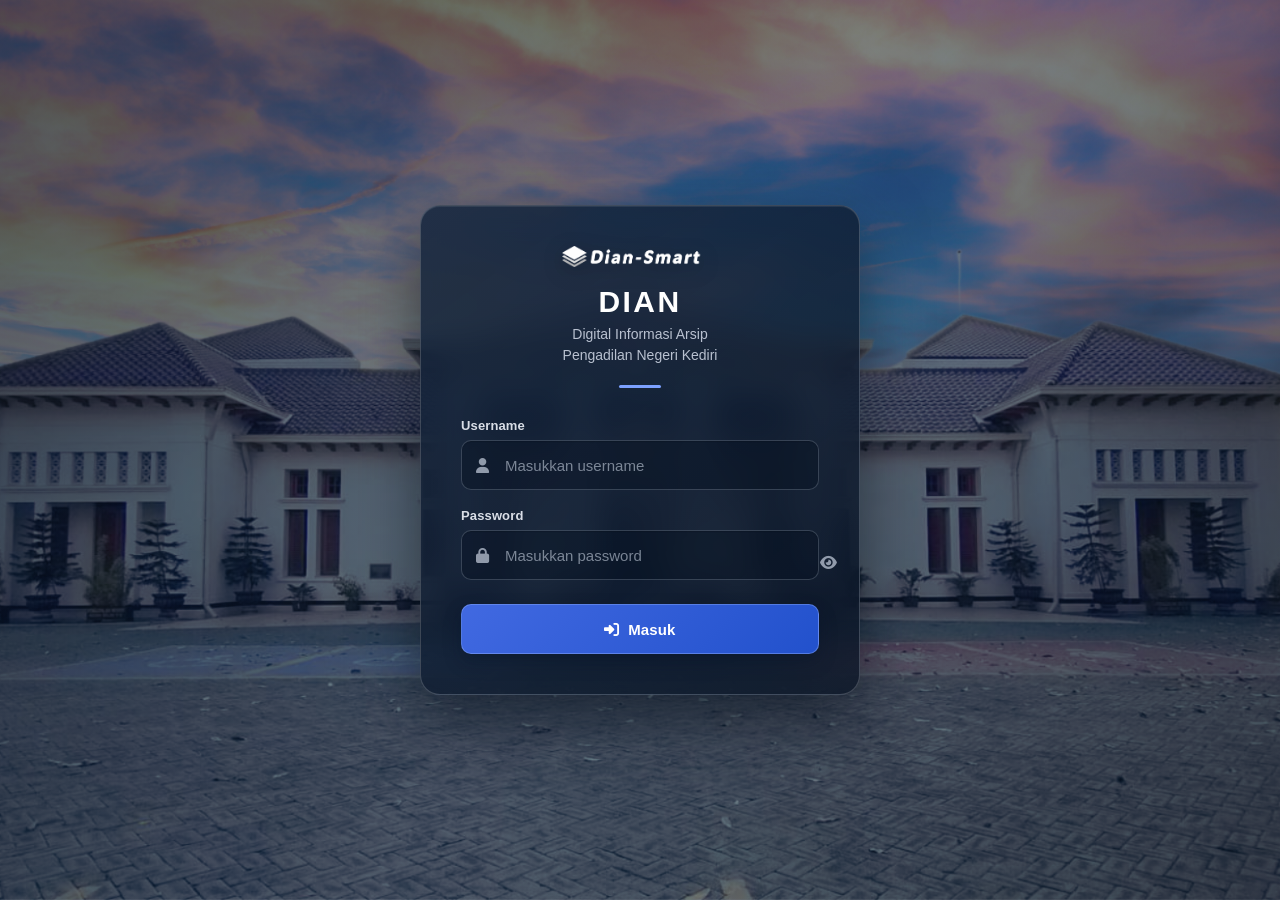
==== index.html @ 4899b495 "first commit" ====
<!DOCTYPE html>
<html lang="id">

<head>
  <meta charset="UTF-8">
  <meta name="viewport" content="width=device-width, initial-scale=1.0">
  <title>Login - DIAN PN Kediri</title>
  <link rel="icon" href="asset/icon-dian.png" type="image/png">
  <link rel="stylesheet" href="style/login.css">
  <link rel="stylesheet" href="https://cdnjs.cloudflare.com/ajax/libs/font-awesome/6.5.2/css/all.min.css">
  <style>
    :root {
      --dian-blue: royalblue;
      --dian-blue-dark: #2251cc;
      --dian-ink: #f8fafc;
    }

    body.login-page {
      min-height: 100vh;
      min-height: 100dvh;
      margin: 0;
      overflow-x: hidden;
      overflow-y: auto;
      font-family: Arial, sans-serif;
      background: #0b1627;
    }

    .bg-animated {
      position: fixed;
      inset: 0;
      width: auto;
      height: auto;
      background:
        linear-gradient(120deg, rgba(5, 15, 31, .68) 0%, rgba(10, 25, 48, .52) 50%, rgba(5, 14, 29, .64) 100%),
        url("asset/header-bg.png") center / cover no-repeat;
    }

    .bg-animated::before,
    .bg-animated::after {
      content: none;
      animation: none;
    }

    .login-wrapper {
      position: relative;
      z-index: 1;
      display: flex;
      align-items: center;
      justify-content: center;
      width: 100%;
      min-height: 100vh;
      min-height: 100dvh;
      max-width: none;
      padding: 32px 20px;
    }

    .login-card {
      width: min(100%, 440px);
      padding: 40px;
      background: linear-gradient(145deg, rgba(20, 37, 61, .84), rgba(9, 20, 37, .80));
      border: 1px solid rgba(255, 255, 255, .18);
      border-radius: 20px;
      box-shadow: 0 24px 64px rgba(1, 9, 22, .52), inset 0 1px 0 rgba(255, 255, 255, .08);
      backdrop-filter: blur(16px);
      -webkit-backdrop-filter: blur(16px);
      color: var(--dian-ink);
    }

    .login-header {
      margin-bottom: 30px;
      text-align: center;
    }

    .login-logo {
      width: 156px;
      margin-bottom: 14px;
      filter: drop-shadow(0 5px 10px rgba(0, 0, 0, .28));
    }

    .login-title {
      margin: 0 0 6px;
      color: #fff;
      font-size: 30px;
      font-weight: 700;
      letter-spacing: .08em;
      line-height: 1.1;
    }

    .login-subtitle {
      margin: 0;
      color: rgba(235, 242, 255, .76);
      font-size: 14px;
      line-height: 1.55;
    }

    .login-divider {
      width: 42px;
      height: 3px;
      margin: 18px auto 0;
      background: #7ca1ff;
    }

    .login-form {
      gap: 18px;
    }

    .form-group {
      gap: 7px;
    }

    .form-group label {
      color: rgba(245, 248, 255, .88);
      font-size: 13px;
      font-weight: 700;
      letter-spacing: .01em;
      text-transform: none;
    }

    .input-wrapper i {
      z-index: 1;
      left: 15px;
      color: rgba(224, 233, 247, .62);
    }

    .input-wrapper input {
      min-height: 50px;
      padding: 12px 46px 12px 43px;
      background: rgba(4, 14, 29, .38);
      border: 1px solid rgba(221, 232, 250, .20);
      border-radius: 10px;
      color: #fff;
      font-size: 15px;
      box-shadow: inset 0 1px 1px rgba(0, 0, 0, .12);
    }

    .input-wrapper input::placeholder {
      color: rgba(224, 233, 247, .52);
    }

    .input-wrapper input:focus {
      background: rgba(4, 14, 29, .52);
      border-color: #7ca1ff;
      box-shadow: 0 0 0 3px rgba(124, 161, 255, .18);
    }

    .input-wrapper:focus-within i,
    .toggle-password:hover {
      color: #9bb8ff;
    }

    .toggle-password {
      z-index: 2;
      right: 14px;
      color: rgba(224, 233, 247, .65);
    }

    .error-message {
      margin: 0;
      padding: 11px 13px;
      background: rgba(155, 35, 36, .24);
      border-color: rgba(255, 177, 177, .32);
      border-radius: 9px;
      color: #ffd1cd;
      font-size: 13px;
    }

    .btn-login {
      min-height: 50px;
      margin-top: 6px;
      padding: 12px 18px;
      background: linear-gradient(135deg, var(--dian-blue), var(--dian-blue-dark));
      border: 1px solid rgba(158, 187, 255, .38);
      border-radius: 10px;
      box-shadow: 0 8px 18px rgba(4, 16, 41, .30);
      font-size: 15px;
      letter-spacing: .01em;
    }

    .btn-login:hover {
      box-shadow: 0 10px 24px rgba(4, 16, 41, .45);
    }

    @media (max-width: 575.98px) {
      .login-wrapper {
        align-items: center;
        padding: 24px 16px;
      }

      .login-card {
        padding: 32px 24px;
        border-radius: 16px;
      }

      .login-header {
        margin-bottom: 26px;
      }
    }
  </style>
</head>

<body class="login-page">
  <div class="bg-animated"></div>

  <div class="login-wrapper">
    <div class="login-card">

      <div class="login-header">
        <img class="login-logo" src="asset/logo-dian2.png" alt="Logo DIAN">
        <h1 class="login-title">DIAN</h1>
        <p class="login-subtitle">Digital Informasi Arsip<br>Pengadilan Negeri Kediri</p>
        <div class="login-divider"></div>
      </div>

      <form class="login-form" id="loginForm" onsubmit="handleLogin(event)">

        <div class="form-group">
          <label for="username">Username</label>
          <div class="input-wrapper">
            <i class="fa-solid fa-user"></i>
            <input
              type="text"
              id="username"
              placeholder="Masukkan username"
              autocomplete="username"
              required
            >
          </div>
        </div>

        <div class="form-group">
          <label for="password">Password</label>
          <div class="input-wrapper">
            <i class="fa-solid fa-lock"></i>
            <input
              type="password"
              id="password"
              placeholder="Masukkan password"
              autocomplete="current-password"
              required
            >
            <button type="button" class="toggle-password" onclick="togglePassword()" id="toggleBtn">
              <i class="fa-solid fa-eye" id="eyeIcon"></i>
            </button>
          </div>
        </div>

        <div class="error-message" id="errorMsg">
          <i class="fa-solid fa-circle-exclamation"></i>
          <span>Username atau password salah. Silakan coba lagi.</span>
        </div>

        <button type="submit" class="btn-login" id="btnLogin">
          <i class="fa-solid fa-right-to-bracket"></i>&nbsp; Masuk
        </button>

      </form>

    </div>
  </div>

  <script src="js/auth.js"></script>
  <script>
    // Redirect jika sudah login
    redirectIfLoggedIn();

    function handleLogin(e) {
      e.preventDefault();
      const username = document.getElementById('username').value.trim();
      const password = document.getElementById('password').value;
      const errorMsg = document.getElementById('errorMsg');
      const btnLogin = document.getElementById('btnLogin');

      btnLogin.classList.add('loading');
      btnLogin.innerHTML = '<i class="fa-solid fa-spinner fa-spin"></i>&nbsp; Memproses...';
      errorMsg.classList.remove('show');

      setTimeout(() => {
        const result = login(username, password);
        if (result.success) {
          btnLogin.innerHTML = '<i class="fa-solid fa-check"></i>&nbsp; Berhasil!';
          btnLogin.style.background = 'linear-gradient(135deg, #27ae60, #1e8449)';
          setTimeout(() => {
            if (result.role === 'admin') {
              window.location.href = 'dashboard-admin.html';
            } else {
              window.location.href = 'dashboard-user.html';
            }
          }, 600);
        } else {
          btnLogin.classList.remove('loading');
          btnLogin.innerHTML = '<i class="fa-solid fa-right-to-bracket"></i>&nbsp; Masuk';
          errorMsg.classList.add('show');
        }
      }, 800);
    }

    function togglePassword() {
      const input = document.getElementById('password');
      const icon = document.getElementById('eyeIcon');
      if (input.type === 'password') {
        input.type = 'text';
        icon.className = 'fa-solid fa-eye-slash';
      } else {
        input.type = 'password';
        icon.className = 'fa-solid fa-eye';
      }
    }
  </script>
</body>

</html>
---- style/login.css ----
/* =============================================
   LOGIN.CSS - Halaman Login DIAN
   ============================================= */

* {
  margin: 0;
  padding: 0;
  box-sizing: border-box;
}

body {
  min-height: 100vh;
  font-family: "Arial", sans-serif;
  background-color: #1f1f1f;
  display: flex;
  align-items: center;
  justify-content: center;
  position: relative;
  overflow: hidden;
}

/* Background animated */
.bg-animated {
  position: fixed;
  top: 0;
  left: 0;
  width: 100%;
  height: 100%;
  z-index: 0;
  background: linear-gradient(135deg, #1f1f1f 0%, #2c2c2c 50%, #1a1a2e 100%);
}

.bg-animated::before {
  content: "";
  position: absolute;
  width: 600px;
  height: 600px;
  background: radial-gradient(circle, rgba(65, 105, 225, 0.15) 0%, transparent 70%);
  top: -200px;
  left: -200px;
  animation: bgFloat1 8s ease-in-out infinite;
}

.bg-animated::after {
  content: "";
  position: absolute;
  width: 500px;
  height: 500px;
  background: radial-gradient(circle, rgba(65, 105, 225, 0.1) 0%, transparent 70%);
  bottom: -150px;
  right: -150px;
  animation: bgFloat2 10s ease-in-out infinite;
}

@keyframes bgFloat1 {
  0%, 100% { transform: translate(0, 0); }
  50% { transform: translate(60px, 60px); }
}

@keyframes bgFloat2 {
  0%, 100% { transform: translate(0, 0); }
  50% { transform: translate(-50px, -50px); }
}

/* Login wrapper */
.login-wrapper {
  position: relative;
  z-index: 1;
  width: 100%;
  max-width: 460px;
  padding: 20px;
}

/* Login card */
.login-card {
  background: rgba(255, 255, 255, 0.05);
  backdrop-filter: blur(20px);
  -webkit-backdrop-filter: blur(20px);
  border: 1px solid rgba(255, 255, 255, 0.1);
  border-radius: 24px;
  padding: 48px 40px;
  box-shadow: 0 25px 50px rgba(0, 0, 0, 0.5);
  animation: cardEntrance 0.6s ease-out;
}

@keyframes cardEntrance {
  from {
    opacity: 0;
    transform: translateY(30px);
  }
  to {
    opacity: 1;
    transform: translateY(0);
  }
}

/* Login header */
.login-header {
  text-align: center;
  margin-bottom: 36px;
}

.login-logo {
  width: 90px;
  height: auto;
  margin-bottom: 16px;
  filter: drop-shadow(0 4px 12px rgba(65, 105, 225, 0.4));
}

.login-title {
  font-size: 28px;
  font-weight: 700;
  color: #fff;
  letter-spacing: 1px;
  margin-bottom: 4px;
}

.login-subtitle {
  font-size: 13px;
  color: rgba(255, 255, 255, 0.5);
  line-height: 1.5;
}

.login-divider {
  width: 50px;
  height: 3px;
  background: royalblue;
  margin: 14px auto 0;
  border-radius: 10px;
}

/* Form */
.login-form {
  display: flex;
  flex-direction: column;
  gap: 20px;
}

.form-group {
  display: flex;
  flex-direction: column;
  gap: 8px;
}

.form-group label {
  font-size: 13px;
  font-weight: 600;
  color: rgba(255, 255, 255, 0.7);
  letter-spacing: 0.5px;
  text-transform: uppercase;
}

.input-wrapper {
  position: relative;
  display: flex;
  align-items: center;
}

.input-wrapper i {
  position: absolute;
  left: 16px;
  color: rgba(255, 255, 255, 0.4);
  font-size: 15px;
  transition: color 0.3s ease;
}

.input-wrapper input {
  width: 100%;
  padding: 14px 16px 14px 44px;
  background: rgba(255, 255, 255, 0.07);
  border: 1px solid rgba(255, 255, 255, 0.1);
  border-radius: 12px;
  color: #fff;
  font-size: 15px;
  outline: none;
  transition: all 0.3s ease;
}

.input-wrapper input::placeholder {
  color: rgba(255, 255, 255, 0.25);
}

.input-wrapper input:focus {
  border-color: royalblue;
  background: rgba(65, 105, 225, 0.1);
  box-shadow: 0 0 0 3px rgba(65, 105, 225, 0.2);
}

.input-wrapper input:focus + .focus-border,
.input-wrapper input:focus ~ i {
  color: royalblue;
}

.input-wrapper:focus-within i {
  color: royalblue;
}

/* Toggle password */
.toggle-password {
  position: absolute;
  right: 16px;
  background: none;
  border: none;
  color: rgba(255, 255, 255, 0.4);
  cursor: pointer;
  font-size: 14px;
  padding: 0;
  transition: color 0.3s ease;
}

.toggle-password:hover {
  color: royalblue;
}

/* Error message */
.error-message {
  display: none;
  align-items: center;
  gap: 8px;
  background: rgba(231, 76, 60, 0.15);
  border: 1px solid rgba(231, 76, 60, 0.3);
  border-radius: 10px;
  padding: 12px 16px;
  color: #e74c3c;
  font-size: 13px;
  animation: shake 0.4s ease;
}

.error-message.show {
  display: flex;
}

@keyframes shake {
  0%, 100% { transform: translateX(0); }
  25% { transform: translateX(-8px); }
  75% { transform: translateX(8px); }
}

/* Login button */
.btn-login {
  width: 100%;
  padding: 15px;
  background: linear-gradient(135deg, royalblue, #2251cc);
  border: none;
  border-radius: 12px;
  color: #fff;
  font-size: 16px;
  font-weight: 700;
  cursor: pointer;
  transition: all 0.3s ease;
  letter-spacing: 0.5px;
  position: relative;
  overflow: hidden;
  margin-top: 4px;
}

.btn-login::after {
  content: "";
  position: absolute;
  top: 0;
  left: -100%;
  width: 100%;
  height: 100%;
  background: linear-gradient(90deg, transparent, rgba(255,255,255,0.15), transparent);
  transition: left 0.5s ease;
}

.btn-login:hover {
  transform: translateY(-2px);
  box-shadow: 0 8px 25px rgba(65, 105, 225, 0.5);
}

.btn-login:hover::after {
  left: 100%;
}

.btn-login:active {
  transform: translateY(0);
}

.btn-login.loading {
  pointer-events: none;
  opacity: 0.8;
}

/* Login footer */
.login-footer {
  margin-top: 28px;
  text-align: center;
  color: rgba(255, 255, 255, 0.3);
  font-size: 12px;
  line-height: 1.6;
}

.login-footer span {
  color: royalblue;
  font-weight: 600;
}

/* Demo credentials */
.demo-credentials {
  margin-top: 20px;
  background: rgba(65, 105, 225, 0.08);
  border: 1px solid rgba(65, 105, 225, 0.2);
  border-radius: 12px;
  padding: 14px 18px;
}

.demo-credentials p {
  font-size: 12px;
  color: rgba(255, 255, 255, 0.5);
  margin-bottom: 8px;
  font-weight: 600;
  text-transform: uppercase;
  letter-spacing: 0.5px;
}

.demo-item {
  display: flex;
  justify-content: space-between;
  align-items: center;
  font-size: 12px;
  color: rgba(255, 255, 255, 0.6);
  padding: 4px 0;
  border-bottom: 1px solid rgba(255, 255, 255, 0.05);
  gap: 8px;
}

.demo-item:last-child {
  border-bottom: none;
}

.demo-item .role-badge {
  font-size: 10px;
  padding: 2px 8px;
  border-radius: 20px;
  font-weight: 600;
}

.role-badge.admin {
  background: rgba(231, 76, 60, 0.2);
  color: #e74c3c;
  border: 1px solid rgba(231, 76, 60, 0.3);
}

.role-badge.user {
  background: rgba(39, 174, 96, 0.2);
  color: #27ae60;
  border: 1px solid rgba(39, 174, 96, 0.3);
}

.demo-item code {
  background: rgba(255, 255, 255, 0.08);
  padding: 2px 6px;
  border-radius: 4px;
  font-size: 11px;
  color: #fff;
  font-family: monospace;
}

/* Responsive */
@media (max-width: 480px) {
  .login-card {
    padding: 36px 24px;
    border-radius: 20px;
  }

  .login-title {
    font-size: 22px;
  }
}
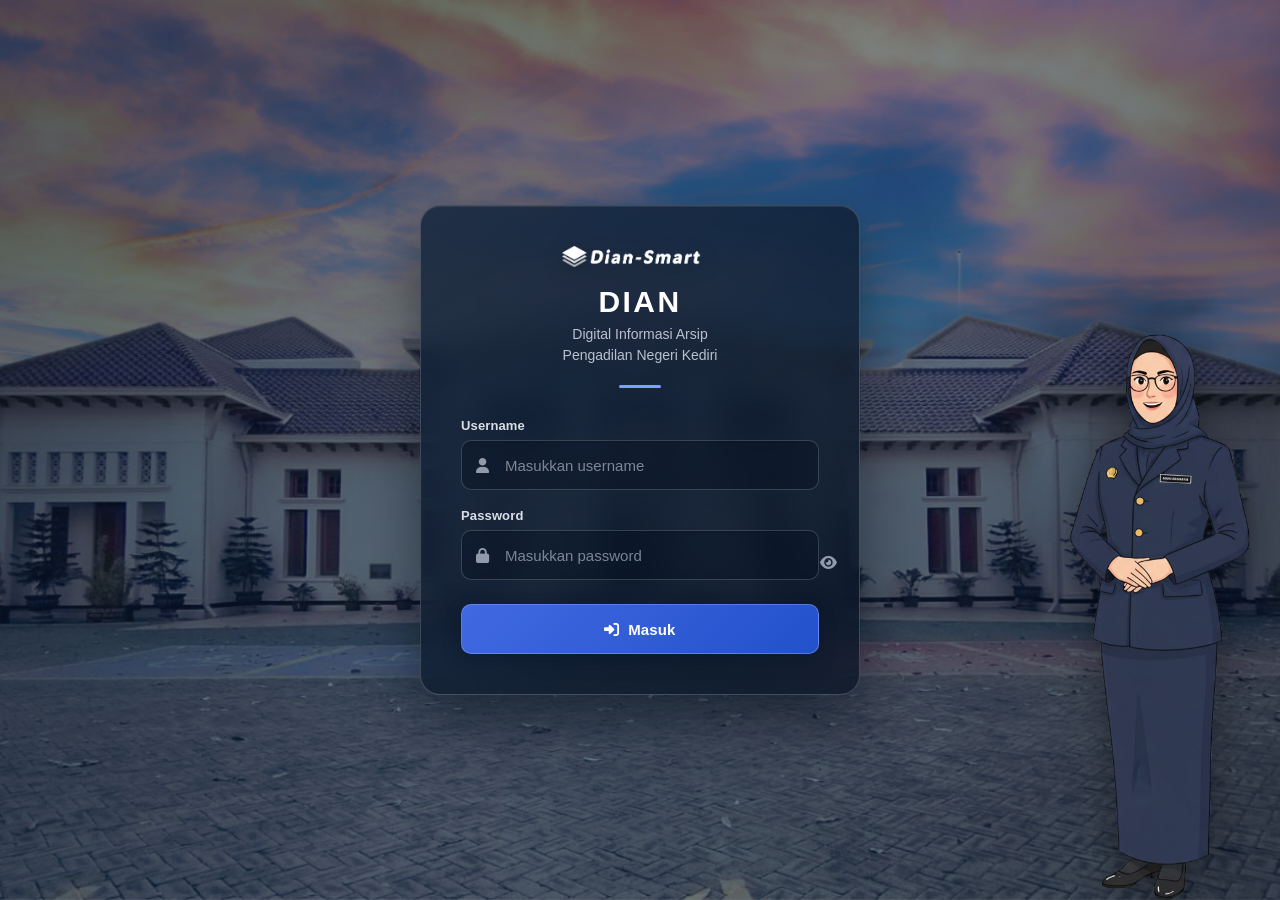
==== commit 4403ab0c: "update dashboard with menu grid and add settings page" ====
--- a/index.html
+++ b/index.html
@@ -194,12 +194,30 @@
       .login-header {
         margin-bottom: 26px;
       }
+
+      .login-character {
+        width: 120px;
+        bottom: 0;
+        right: 10px;
+      }
+    }
+
+    .login-character {
+      position: fixed;
+      bottom: 0;
+      right: 30px;
+      width: 180px;
+      z-index: 2;
+      filter: drop-shadow(0 4px 20px rgba(0, 0, 0, .4));
+      pointer-events: none;
     }
   </style>
 </head>
 
 <body class="login-page">
   <div class="bg-animated"></div>
+
+  <img class="login-character" src="asset/bu-diana.png" alt="DIAN Character">
 
   <div class="login-wrapper">
     <div class="login-card">
